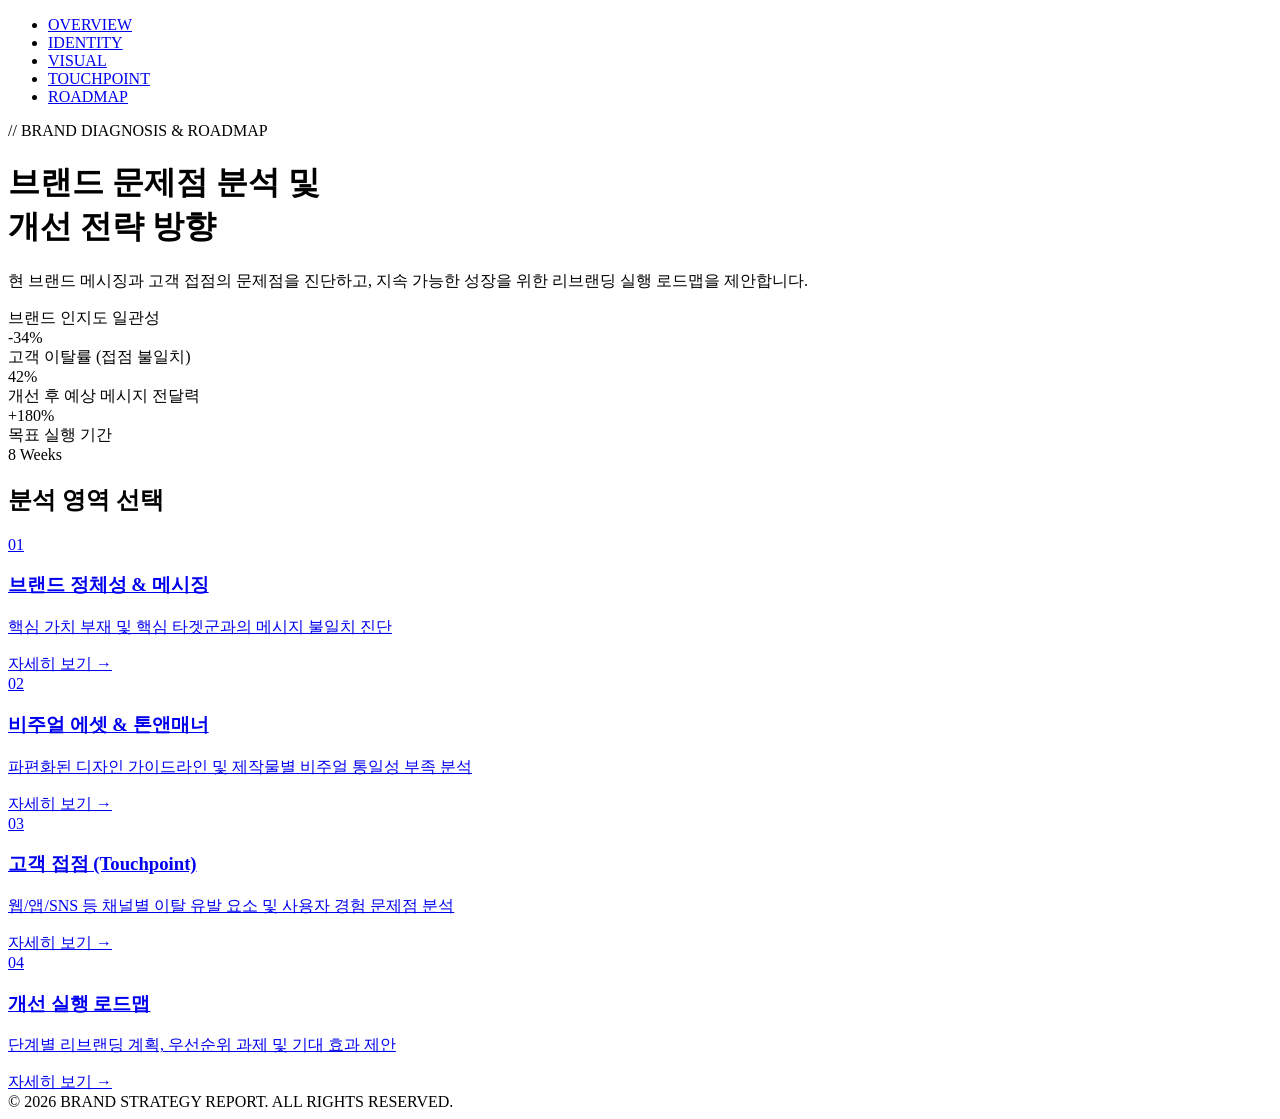
==== index.html @ 31e5a73d "Add files via upload" ====
<!DOCTYPE html>
<html lang="ko">
<head>
    <meta charset="UTF-8">
    <meta name="viewport" content="width=device-width, initial-scale=1.0">
    <title>BRAND STRATEGY & ANALYSIS</title>
    <link rel="stylesheet" href="css/style.css">
</head>
<body>

    <nav>
        <ul class="nav-container">
            <li><a href="index.html" class="active">OVERVIEW</a></li>
            <li><a href="pages/brand-identity.html">IDENTITY</a></li>
            <li><a href="pages/visual-design.html">VISUAL</a></li>
            <li><a href="pages/customer-touchpoint.html">TOUCHPOINT</a></li>
            <li><a href="pages/action-plan.html">ROADMAP</a></li>
        </ul>
    </nav>

    <header>
        <div class="header-tag">// BRAND DIAGNOSIS & ROADMAP</div>
        <h1>브랜드 문제점 분석 및<br>개선 전략 방향</h1>
        <p>현 브랜드 메시징과 고객 접점의 문제점을 진단하고, 지속 가능한 성장을 위한 리브랜딩 실행 로드맵을 제안합니다.</p>
    </header>

    <main>
        <div class="metrics-grid">
            <div class="metric-card">
                <div class="metric-label">브랜드 인지도 일관성</div>
                <div class="metric-value negative">-34%</div>
            </div>
            <div class="metric-card">
                <div class="metric-label">고객 이탈률 (접점 불일치)</div>
                <div class="metric-value negative">42%</div>
            </div>
            <div class="metric-card">
                <div class="metric-label">개선 후 예상 메시지 전달력</div>
                <div class="metric-value">+180%</div>
            </div>
            <div class="metric-card">
                <div class="metric-label">목표 실행 기간</div>
                <div class="metric-value" style="color: var(--text-primary);">8 Weeks</div>
            </div>
        </div>

        <h2 class="section-title">분석 영역 선택</h2>
        <div class="category-grid">
            
            <a href="pages/brand-identity.html" class="category-card">
                <div>
                    <div class="card-num">01</div>
                    <h3>브랜드 정체성 & 메시징</h3>
                    <p>핵심 가치 부재 및 핵심 타겟군과의 메시지 불일치 진단</p>
                </div>
                <div class="card-link">자세히 보기 &rarr;</div>
            </a>

            <a href="pages/visual-design.html" class="category-card">
                <div>
                    <div class="card-num">02</div>
                    <h3>비주얼 에셋 & 톤앤매너</h3>
                    <p>파편화된 디자인 가이드라인 및 제작물별 비주얼 통일성 부족 분석</p>
                </div>
                <div class="card-link">자세히 보기 &rarr;</div>
            </a>

            <a href="pages/customer-touchpoint.html" class="category-card">
                <div>
                    <div class="card-num">03</div>
                    <h3>고객 접점 (Touchpoint)</h3>
                    <p>웹/앱/SNS 등 채널별 이탈 유발 요소 및 사용자 경험 문제점 분석</p>
                </div>
                <div class="card-link">자세히 보기 &rarr;</div>
            </a>

            <a href="pages/action-plan.html" class="category-card">
                <div>
                    <div class="card-num">04</div>
                    <h3>개선 실행 로드맵</h3>
                    <p>단계별 리브랜딩 계획, 우선순위 과제 및 기대 효과 제안</p>
                </div>
                <div class="card-link">자세히 보기 &rarr;</div>
            </a>

        </div>
    </main>

    <footer>
        &copy; 2026 BRAND STRATEGY REPORT. ALL RIGHTS RESERVED.
    </footer>

</body>
</html>
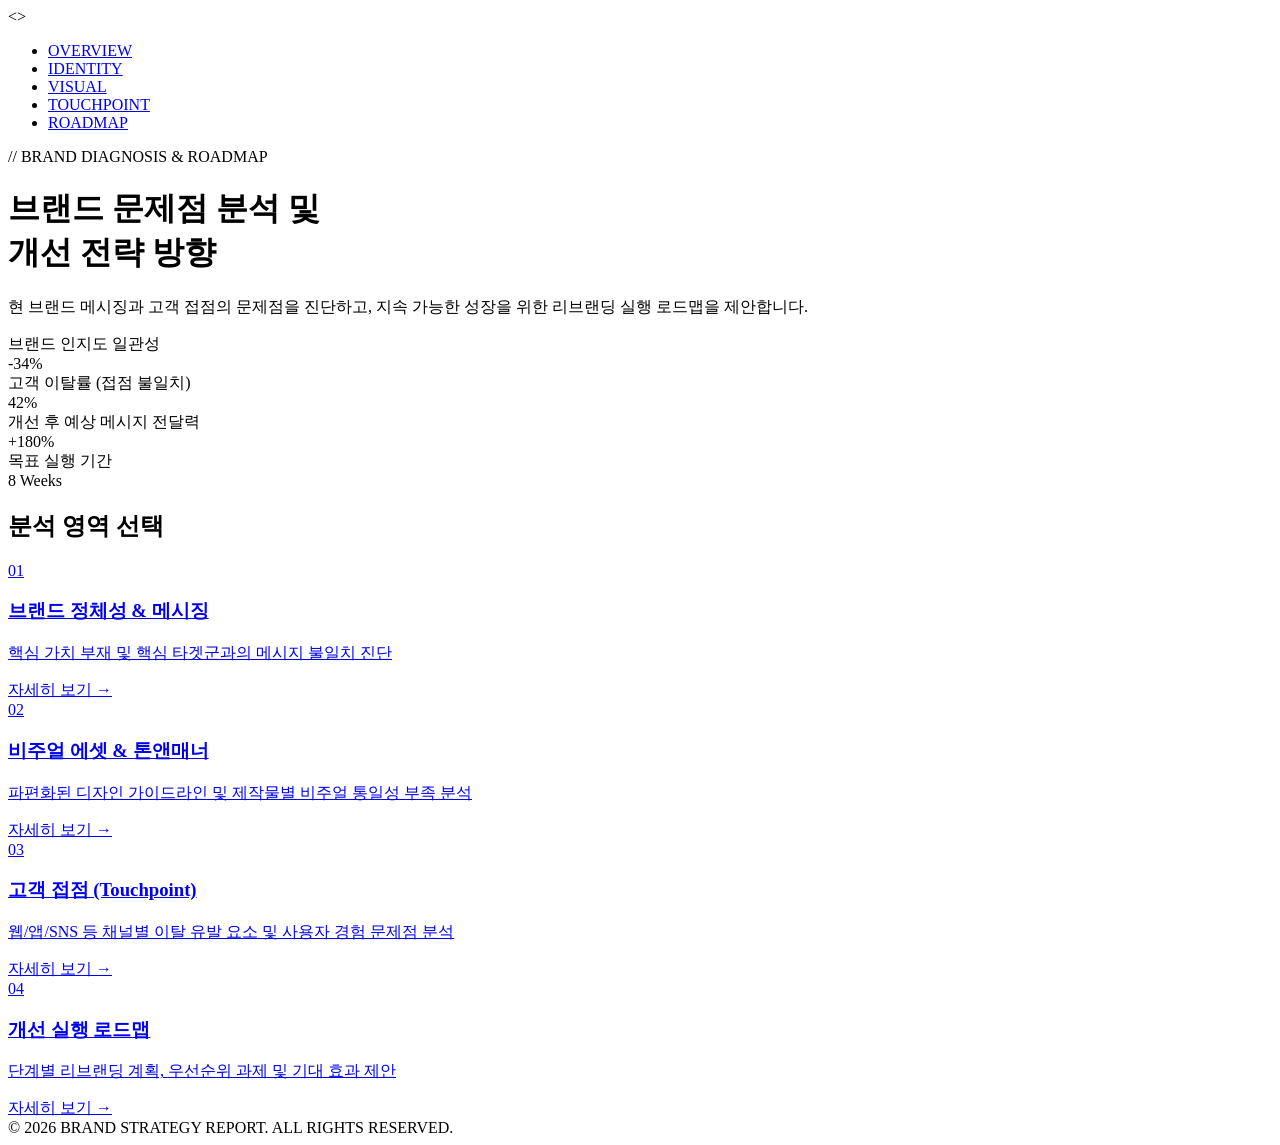
==== commit e82ac09e: "Fix stylesheet link syntax in index.html" ====
--- a/index.html
+++ b/index.html
@@ -4,7 +4,7 @@
     <meta charset="UTF-8">
     <meta name="viewport" content="width=device-width, initial-scale=1.0">
     <title>BRAND STRATEGY & ANALYSIS</title>
-    <link rel="stylesheet" href="css/style.css">
+    <<link rel="stylesheet" href="css:style.css">>
 </head>
 <body>
 
@@ -91,4 +91,4 @@
     </footer>
 
 </body>
-</html>+</html>
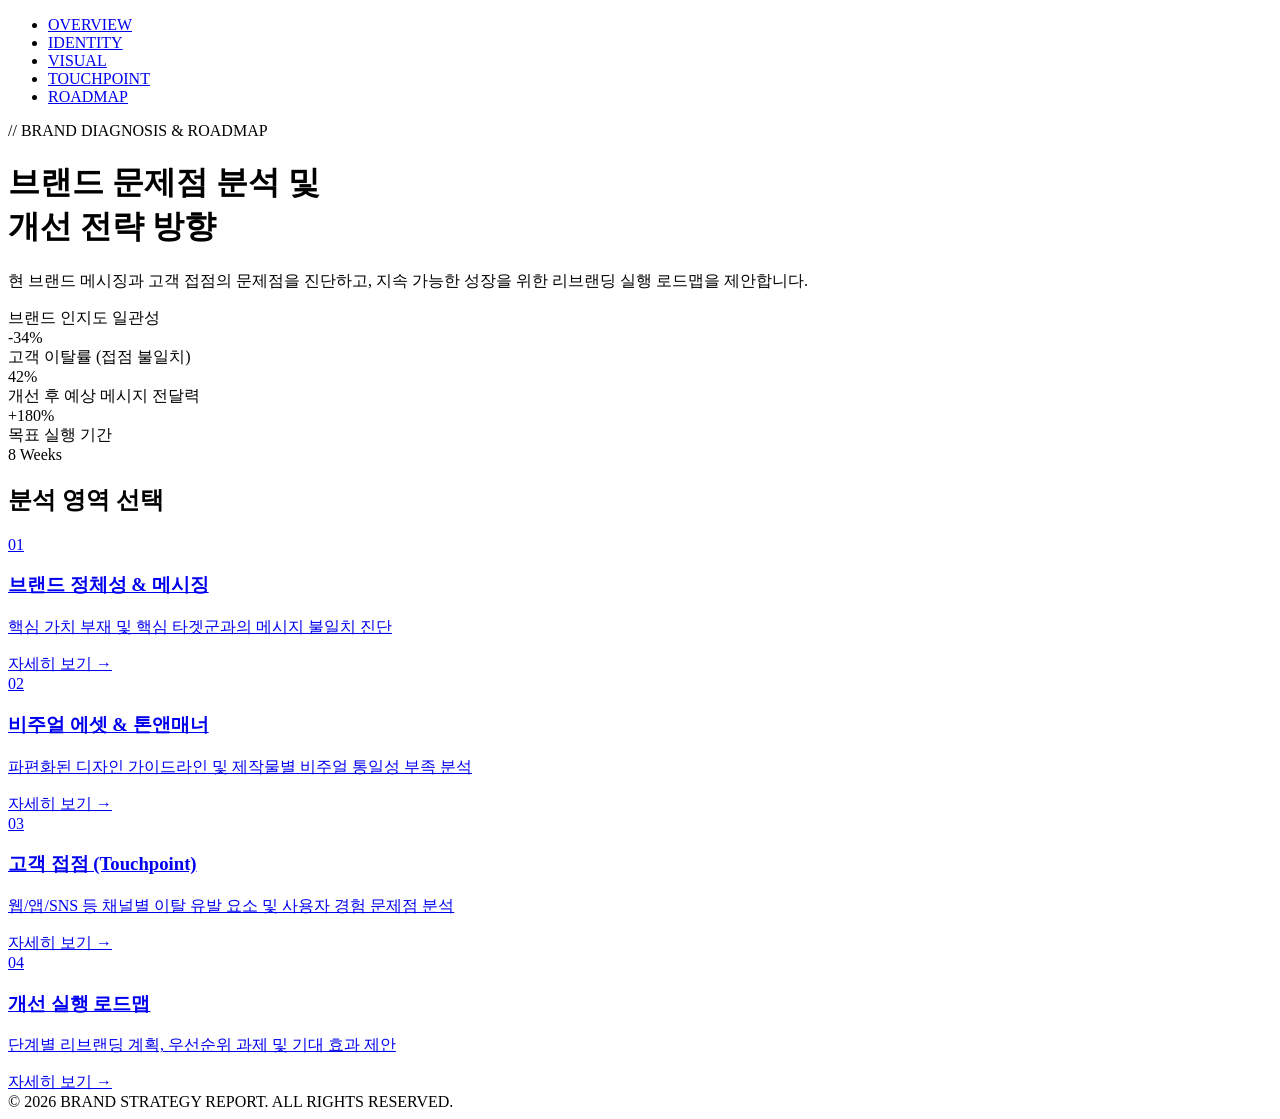
==== commit c18c838d: "Update index.html" ====
--- a/index.html
+++ b/index.html
@@ -4,7 +4,7 @@
     <meta charset="UTF-8">
     <meta name="viewport" content="width=device-width, initial-scale=1.0">
     <title>BRAND STRATEGY & ANALYSIS</title>
-    <<link rel="stylesheet" href="css:style.css">>
+    <link rel="stylesheet" href="css:style.css">
 </head>
 <body>
 
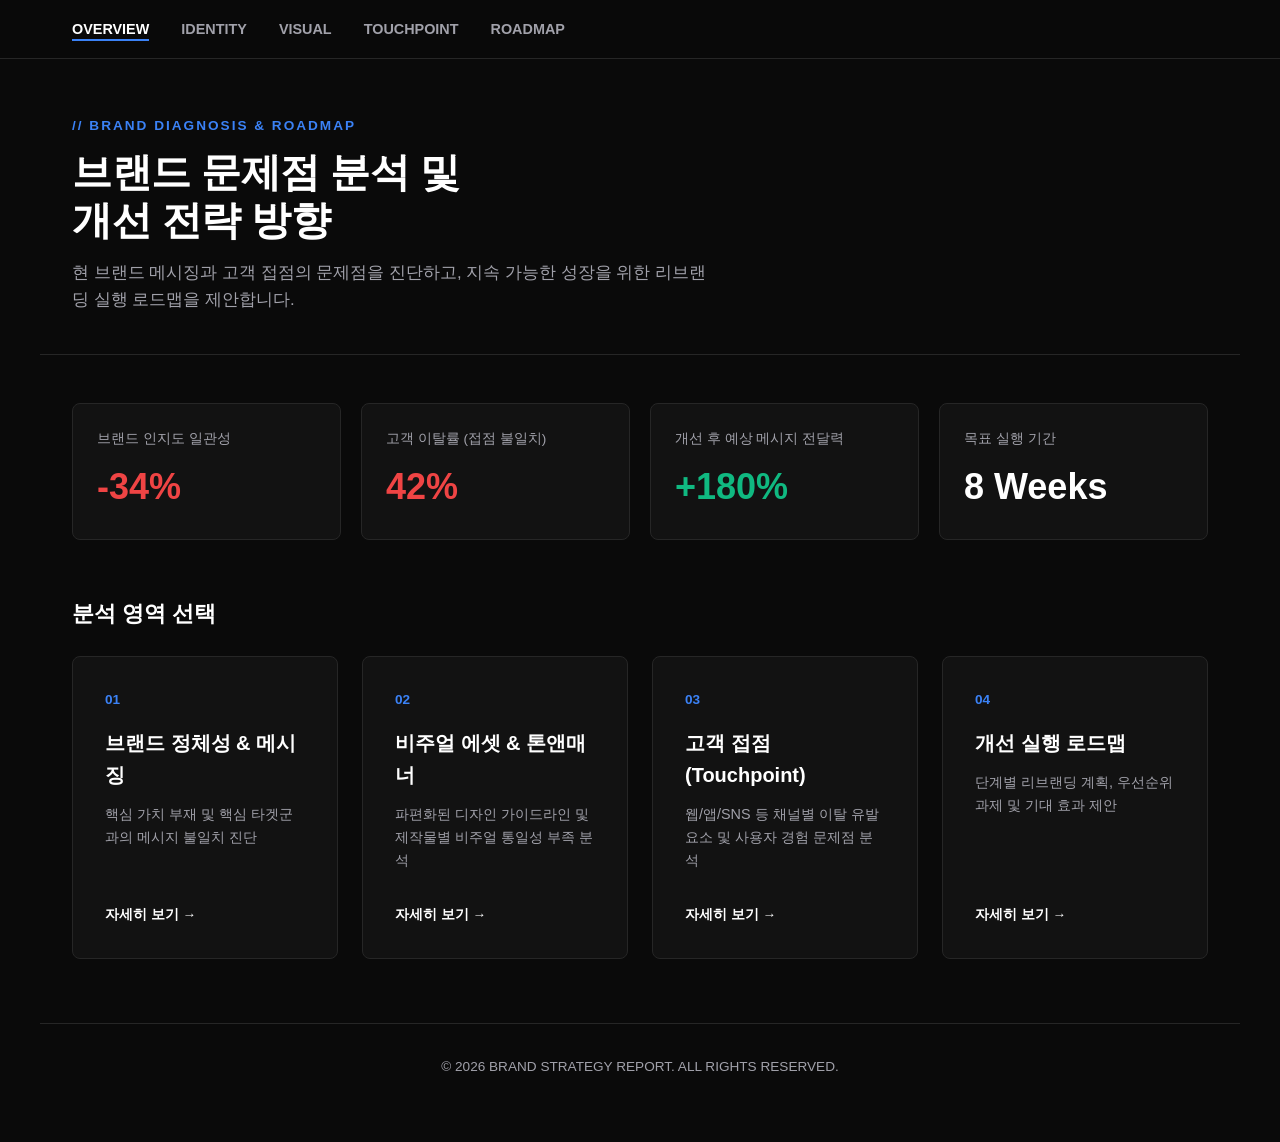
==== commit 0000868f: "Add files via upload" ====
--- a/index.html
+++ b/index.html
@@ -4,91 +4,370 @@
     <meta charset="UTF-8">
     <meta name="viewport" content="width=device-width, initial-scale=1.0">
     <title>BRAND STRATEGY & ANALYSIS</title>
-    <link rel="stylesheet" href="css:style.css">
+    <style>
+        /* 글로벌 다크 스타일 (Black Eight 톤앤매너) */
+        :root {
+            --bg-dark: #0a0a0a;
+            --card-bg: #121212;
+            --border-color: #262626;
+            --border-hover: #525252;
+            --text-primary: #ffffff;
+            --text-secondary: #a1a1aa;
+            --accent-blue: #3b82f6;
+            --accent-green: #10b981;
+            --accent-red: #ef4444;
+        }
+
+        * { box-sizing: border-box; margin: 0; padding: 0; font-family: -apple-system, BlinkMacSystemFont, "Segoe UI", Roboto, sans-serif; }
+        body { background-color: var(--bg-dark); color: var(--text-primary); line-height: 1.6; }
+
+        /* Navigation */
+        nav {
+            position: sticky; top: 0;
+            background: rgba(10, 10, 10, 0.85);
+            backdrop-filter: blur(12px);
+            border-bottom: 1px solid var(--border-color);
+            z-index: 100;
+        }
+
+        .nav-container {
+            max-width: 1200px; margin: 0 auto;
+            display: flex; gap: 2rem; padding: 1rem 2rem;
+            list-style: none;
+        }
+
+        .nav-container button {
+            background: none; border: none;
+            color: var(--text-secondary);
+            font-size: 0.9rem; font-weight: 600;
+            cursor: pointer; transition: color 0.2s;
+        }
+
+        .nav-container button:hover, .nav-container button.active {
+            color: var(--text-primary);
+            border-bottom: 2px solid var(--accent-blue);
+            padding-bottom: 2px;
+        }
+
+        /* Header */
+        header {
+            padding: 3.5rem 2rem 2.5rem;
+            max-width: 1200px; margin: 0 auto;
+            border-bottom: 1px solid var(--border-color);
+        }
+
+        .header-tag {
+            color: var(--accent-blue);
+            font-size: 0.85rem; font-weight: 700;
+            letter-spacing: 2px; text-transform: uppercase;
+            margin-bottom: 0.75rem;
+        }
+
+        header h1 {
+            font-size: 2.5rem; font-weight: 800;
+            letter-spacing: -0.5px; margin-bottom: 1rem; line-height: 1.2;
+        }
+
+        header p { color: var(--text-secondary); font-size: 1.05rem; max-width: 650px; }
+
+        /* 화면 전환 처리 */
+        .page-view { display: none; }
+        .page-view.active { display: block; }
+
+        /* Main Content */
+        main { max-width: 1200px; margin: 3rem auto; padding: 0 2rem; }
+
+        /* Metrics Grid */
+        .metrics-grid {
+            display: grid; grid-template-columns: repeat(auto-fit, minmax(220px, 1fr));
+            gap: 1.25rem; margin-bottom: 3.5rem;
+        }
+
+        .metric-card {
+            background-color: var(--card-bg);
+            border: 1px solid var(--border-color);
+            padding: 1.5rem; border-radius: 8px;
+        }
+
+        .metric-label { color: var(--text-secondary); font-size: 0.85rem; margin-bottom: 0.5rem; }
+        .metric-value { font-size: 2.25rem; font-weight: 800; color: var(--accent-green); }
+        .metric-value.negative { color: var(--accent-red); }
+
+        /* Category Grid */
+        .section-title { font-size: 1.4rem; font-weight: 700; margin-bottom: 1.5rem; }
+        .category-grid {
+            display: grid; grid-template-columns: repeat(auto-fit, minmax(260px, 1fr)); gap: 1.5rem;
+        }
+
+        .category-card {
+            background-color: var(--card-bg);
+            border: 1px solid var(--border-color);
+            border-radius: 8px; padding: 2rem;
+            cursor: pointer; display: flex; flex-direction: column;
+            justify-content: space-between; transition: border-color 0.2s, transform 0.2s;
+        }
+
+        .category-card:hover { border-color: var(--border-hover); transform: translateY(-3px); }
+        .card-num { font-size: 0.85rem; font-weight: 700; color: var(--accent-blue); margin-bottom: 1rem; }
+        .category-card h3 { font-size: 1.25rem; margin-bottom: 0.75rem; }
+        .category-card p { color: var(--text-secondary); font-size: 0.9rem; margin-bottom: 2rem; }
+        .card-link { font-size: 0.85rem; font-weight: 600; color: var(--text-primary); }
+
+        /* Detail Boxes */
+        .section-box {
+            background-color: var(--card-bg);
+            border: 1px solid var(--border-color);
+            padding: 2rem; border-radius: 8px; margin-bottom: 2rem;
+        }
+
+        .comparison-grid {
+            display: grid; grid-template-columns: repeat(auto-fit, minmax(300px, 1fr));
+            gap: 1.5rem; margin-top: 1.5rem;
+        }
+
+        .box-problem {
+            background: rgba(239, 68, 68, 0.05); border: 1px solid rgba(239, 68, 68, 0.2);
+            border-left: 4px solid var(--accent-red); padding: 1.5rem; border-radius: 6px;
+        }
+
+        .box-solution {
+            background: rgba(16, 185, 129, 0.05); border: 1px solid rgba(16, 185, 129, 0.2);
+            border-left: 4px solid var(--accent-green); padding: 1.5rem; border-radius: 6px;
+        }
+
+        .box-title { font-weight: 700; font-size: 1rem; margin-bottom: 0.75rem; }
+        .box-problem .box-title { color: var(--accent-red); }
+        .box-solution .box-title { color: var(--accent-green); }
+
+        ul.detail-list { padding-left: 1.2rem; color: var(--text-secondary); font-size: 0.95rem; }
+        ul.detail-list li { margin-bottom: 0.5rem; }
+
+        .back-btn {
+            background: none; border: none; color: var(--text-secondary);
+            font-size: 0.85rem; cursor: pointer; margin-bottom: 1rem;
+        }
+        .back-btn:hover { color: var(--text-primary); }
+
+        footer {
+            max-width: 1200px; margin: 4rem auto 2rem; padding: 2rem;
+            border-top: 1px solid var(--border-color); color: var(--text-secondary);
+            font-size: 0.85rem; text-align: center;
+        }
+    </style>
 </head>
 <body>
 
+    <!-- 상단 네비게이션 -->
     <nav>
         <ul class="nav-container">
-            <li><a href="index.html" class="active">OVERVIEW</a></li>
-            <li><a href="pages/brand-identity.html">IDENTITY</a></li>
-            <li><a href="pages/visual-design.html">VISUAL</a></li>
-            <li><a href="pages/customer-touchpoint.html">TOUCHPOINT</a></li>
-            <li><a href="pages/action-plan.html">ROADMAP</a></li>
+            <li><button class="nav-btn active" onclick="showPage('overview')">OVERVIEW</button></li>
+            <li><button class="nav-btn" onclick="showPage('identity')">IDENTITY</button></li>
+            <li><button class="nav-btn" onclick="showPage('visual')">VISUAL</button></li>
+            <li><button class="nav-btn" onclick="showPage('touchpoint')">TOUCHPOINT</button></li>
+            <li><button class="nav-btn" onclick="showPage('roadmap')">ROADMAP</button></li>
         </ul>
     </nav>
 
-    <header>
-        <div class="header-tag">// BRAND DIAGNOSIS & ROADMAP</div>
-        <h1>브랜드 문제점 분석 및<br>개선 전략 방향</h1>
-        <p>현 브랜드 메시징과 고객 접점의 문제점을 진단하고, 지속 가능한 성장을 위한 리브랜딩 실행 로드맵을 제안합니다.</p>
-    </header>
-
-    <main>
-        <div class="metrics-grid">
-            <div class="metric-card">
-                <div class="metric-label">브랜드 인지도 일관성</div>
-                <div class="metric-value negative">-34%</div>
+    <!-- 0. 메인 OVERVIEW 페이지 -->
+    <div id="overview" class="page-view active">
+        <header>
+            <div class="header-tag">// BRAND DIAGNOSIS & ROADMAP</div>
+            <h1>브랜드 문제점 분석 및<br>개선 전략 방향</h1>
+            <p>현 브랜드 메시징과 고객 접점의 문제점을 진단하고, 지속 가능한 성장을 위한 리브랜딩 실행 로드맵을 제안합니다.</p>
+        </header>
+
+        <main>
+            <div class="metrics-grid">
+                <div class="metric-card"><div class="metric-label">브랜드 인지도 일관성</div><div class="metric-value negative">-34%</div></div>
+                <div class="metric-card"><div class="metric-label">고객 이탈률 (접점 불일치)</div><div class="metric-value negative">42%</div></div>
+                <div class="metric-card"><div class="metric-label">개선 후 예상 메시지 전달력</div><div class="metric-value">+180%</div></div>
+                <div class="metric-card"><div class="metric-label">목표 실행 기간</div><div class="metric-value" style="color: var(--text-primary);">8 Weeks</div></div>
             </div>
-            <div class="metric-card">
-                <div class="metric-label">고객 이탈률 (접점 불일치)</div>
-                <div class="metric-value negative">42%</div>
+
+            <h2 class="section-title">분석 영역 선택</h2>
+            <div class="category-grid">
+                <div class="category-card" onclick="showPage('identity')">
+                    <div><div class="card-num">01</div><h3>브랜드 정체성 & 메시징</h3><p>핵심 가치 부재 및 핵심 타겟군과의 메시지 불일치 진단</p></div>
+                    <div class="card-link">자세히 보기 &rarr;</div>
+                </div>
+
+                <div class="category-card" onclick="showPage('visual')">
+                    <div><div class="card-num">02</div><h3>비주얼 에셋 & 톤앤매너</h3><p>파편화된 디자인 가이드라인 및 제작물별 비주얼 통일성 부족 분석</p></div>
+                    <div class="card-link">자세히 보기 &rarr;</div>
+                </div>
+
+                <div class="category-card" onclick="showPage('touchpoint')">
+                    <div><div class="card-num">03</div><h3>고객 접점 (Touchpoint)</h3><p>웹/앱/SNS 등 채널별 이탈 유발 요소 및 사용자 경험 문제점 분석</p></div>
+                    <div class="card-link">자세히 보기 &rarr;</div>
+                </div>
+
+                <div class="category-card" onclick="showPage('roadmap')">
+                    <div><div class="card-num">04</div><h3>개선 실행 로드맵</h3><p>단계별 리브랜딩 계획, 우선순위 과제 및 기대 효과 제안</p></div>
+                    <div class="card-link">자세히 보기 &rarr;</div>
+                </div>
             </div>
-            <div class="metric-card">
-                <div class="metric-label">개선 후 예상 메시지 전달력</div>
-                <div class="metric-value">+180%</div>
-            </div>
-            <div class="metric-card">
-                <div class="metric-label">목표 실행 기간</div>
-                <div class="metric-value" style="color: var(--text-primary);">8 Weeks</div>
-            </div>
-        </div>
-
-        <h2 class="section-title">분석 영역 선택</h2>
-        <div class="category-grid">
-            
-            <a href="pages/brand-identity.html" class="category-card">
-                <div>
-                    <div class="card-num">01</div>
-                    <h3>브랜드 정체성 & 메시징</h3>
-                    <p>핵심 가치 부재 및 핵심 타겟군과의 메시지 불일치 진단</p>
-                </div>
-                <div class="card-link">자세히 보기 &rarr;</div>
-            </a>
-
-            <a href="pages/visual-design.html" class="category-card">
-                <div>
-                    <div class="card-num">02</div>
-                    <h3>비주얼 에셋 & 톤앤매너</h3>
-                    <p>파편화된 디자인 가이드라인 및 제작물별 비주얼 통일성 부족 분석</p>
-                </div>
-                <div class="card-link">자세히 보기 &rarr;</div>
-            </a>
-
-            <a href="pages/customer-touchpoint.html" class="category-card">
-                <div>
-                    <div class="card-num">03</div>
-                    <h3>고객 접점 (Touchpoint)</h3>
-                    <p>웹/앱/SNS 등 채널별 이탈 유발 요소 및 사용자 경험 문제점 분석</p>
-                </div>
-                <div class="card-link">자세히 보기 &rarr;</div>
-            </a>
-
-            <a href="pages/action-plan.html" class="category-card">
-                <div>
-                    <div class="card-num">04</div>
-                    <h3>개선 실행 로드맵</h3>
-                    <p>단계별 리브랜딩 계획, 우선순위 과제 및 기대 효과 제안</p>
-                </div>
-                <div class="card-link">자세히 보기 &rarr;</div>
-            </a>
-
-        </div>
-    </main>
+        </main>
+    </div>
+
+    <!-- 1. IDENTITY 상세 페이지 -->
+    <div id="identity" class="page-view">
+        <header>
+            <button class="back-btn" onclick="showPage('overview')">&larr; OVERVIEW 로 돌아가기</button>
+            <div class="header-tag">// 01. BRAND IDENTITY & MESSAGING</div>
+            <h1>브랜드 정체성 & 메시징 분석</h1>
+            <p>현재 브랜드 슬로건과 실제 서비스 기능 간의 괴리로 인해 타겟 고객층에게 일관된 브랜드 핵심 가치를 전달하지 못하는 문제를 진단합니다.</p>
+        </header>
+        <main>
+            <section class="section-box">
+                <h2 class="section-title">현황 진단 및 개선안 비교 (AS-IS vs TO-BE)</h2>
+                <div class="comparison-grid">
+                    <div class="box-problem">
+                        <div class="box-title">⚠️ 주요 문제점 (AS-IS)</div>
+                        <ul class="detail-list">
+                            <li>브랜드 슬로건이 지나치게 추상적이어서 직관적인 이해 부족</li>
+                            <li>타겟 고객 설정과 실제 메시지 톤앤매너의 불일치</li>
+                            <li>내부 임직원 간 브랜드 핵심 가치 정의 상이</li>
+                        </ul>
+                    </div>
+                    <div class="box-solution">
+                        <div class="box-title">💡 개선 방향 (TO-BE)</div>
+                        <ul class="detail-list">
+                            <li>핵심 가치를 직관적으로 표현하는 한 줄 슬로건 재정의</li>
+                            <li>타겟 페르소나 재설정 및 메시징 톤앤매너 표준화 가이드라인 제작</li>
+                            <li>내부 브랜드 내재화(Internal Branding) 세션 진행</li>
+                        </ul>
+                    </div>
+                </div>
+            </section>
+        </main>
+    </div>
+
+    <!-- 2. VISUAL 상세 페이지 -->
+    <div id="visual" class="page-view">
+        <header>
+            <button class="back-btn" onclick="showPage('overview')">&larr; OVERVIEW 로 돌아가기</button>
+            <div class="header-tag">// 02. VISUAL ASSETS & TONEManner</div>
+            <h1>비주얼 에셋 & 톤앤매너 분석</h1>
+            <p>채널별로 파편화된 디자인 시스템과 일관성 없는 로고/컬러 활용으로 브랜드 신뢰도가 저하되는 문제를 진단합니다.</p>
+        </header>
+        <main>
+            <section class="section-box">
+                <h2 class="section-title">현황 진단 및 개선안 비교 (AS-IS vs TO-BE)</h2>
+                <div class="comparison-grid">
+                    <div class="box-problem">
+                        <div class="box-title">⚠️ 주요 문제점 (AS-IS)</div>
+                        <ul class="detail-list">
+                            <li>채널별(웹, SNS, IR) 로고 및 키 컬러 활용의 불일치</li>
+                            <li>통일된 디자인 시스템 부재로 제작물 생산성 감소</li>
+                            <li>브랜드 그래픽 모티브 부족으로 시각적 차별성 결여</li>
+                        </ul>
+                    </div>
+                    <div class="box-solution">
+                        <div class="box-title">💡 개선 방향 (TO-BE)</div>
+                        <ul class="detail-list">
+                            <li>통합 BX/UI 가이드라인 구축 (Color Palette, Typography, Logo system)</li>
+                            <li>재사용 가능한 컴포넌트 및 마케팅 템플릿 라이브러리 제작</li>
+                            <li>브랜드 고유 그래픽 모티브 개발 및 전 채널 확산</li>
+                        </ul>
+                    </div>
+                </div>
+            </section>
+        </main>
+    </div>
+
+    <!-- 3. TOUCHPOINT 상세 페이지 -->
+    <div id="touchpoint" class="page-view">
+        <header>
+            <button class="back-btn" onclick="showPage('overview')">&larr; OVERVIEW 로 돌아가기</button>
+            <div class="header-tag">// 03. CUSTOMER TOUCHPOINT ANALYSIS</div>
+            <h1>고객 접점 (Touchpoint) 분석</h1>
+            <p>고객 여정(Customer Journey) 상의 주요 접점에서 발생하는 메시지 단절 및 이탈 요인을 진단합니다.</p>
+        </header>
+        <main>
+            <section class="section-box">
+                <h2 class="section-title">현황 진단 및 개선안 비교 (AS-IS vs TO-BE)</h2>
+                <div class="comparison-grid">
+                    <div class="box-problem">
+                        <div class="box-title">⚠️ 주요 문제점 (AS-IS)</div>
+                        <ul class="detail-list">
+                            <li>광고 카피와 웹사이트 랜딩페이지 상의 유저 메시지 맥락 단절</li>
+                            <li>모바일 웹 UX/UI 가독성 저하로 인한 이탈률 심화</li>
+                            <li>구매/전환 후 고객 대상 CRM 메시지 관리 미흡</li>
+                        </ul>
+                    </div>
+                    <div class="box-solution">
+                        <div class="box-title">💡 개선 방향 (TO-BE)</div>
+                        <ul class="detail-list">
+                            <li>광고 - 랜딩 - 전환까지 유기적인 메시지 퍼널 연결</li>
+                            <li>핵심 랜딩페이지 반응형 UX/UI 개편 및 사용성 향상</li>
+                            <li>고객 여정 단계별 맞춤형 CRM 토크 및 메시지 시나리오 구축</li>
+                        </ul>
+                    </div>
+                </div>
+            </section>
+        </main>
+    </div>
+
+    <!-- 4. ROADMAP 상세 페이지 -->
+    <div id="roadmap" class="page-view">
+        <header>
+            <button class="back-btn" onclick="showPage('overview')">&larr; OVERVIEW 로 돌아가기</button>
+            <div class="header-tag">// 04. ACTION PLAN & ROADMAP</div>
+            <h1>개선 실행 로드맵 및 기대 효과</h1>
+            <p>우선순위에 따른 단계별 리브랜딩 실행 계획과 이를 통한 예상 기대 성과를 제시합니다.</p>
+        </header>
+        <main>
+            <section class="section-box">
+                <h2 class="section-title">현황 진단 및 개선안 비교 (AS-IS vs TO-BE)</h2>
+                <div class="comparison-grid">
+                    <div class="box-problem">
+                        <div class="box-title">⚠️ 주요 문제점 (AS-IS)</div>
+                        <ul class="detail-list">
+                            <li>모든 과제를 동시에 진행하여 자원 분산 및 완료 지연 위험</li>
+                            <li>단기적 성과와 장기적 브랜딩 간의 균형 부재</li>
+                            <li>개선 후 성과 측정 지표(KPI) 부재</li>
+                        </ul>
+                    </div>
+                    <div class="box-solution">
+                        <div class="box-title">💡 개선 방향 (TO-BE)</div>
+                        <ul class="detail-list">
+                            <li>8주 차 단계별 execution 로드맵 수립 (Phase 1 -> Phase 2 -> Phase 3)</li>
+                            <li>빠른 임팩트를 내는 Quick-win 과제 우선 실행</li>
+                            <li>브랜드 인지도, 메시지 전달률, 전환율 기반의 정량 KPI 설정 및 F/U</li>
+                        </ul>
+                    </div>
+                </div>
+            </section>
+        </main>
+    </div>
 
     <footer>
         &copy; 2026 BRAND STRATEGY REPORT. ALL RIGHTS RESERVED.
     </footer>
 
+    <!-- 페이지 전환 JS 스크립트 -->
+    <script>
+        function showPage(pageId) {
+            // 모든 페이지 숨기기
+            const pages = document.querySelectorAll('.page-view');
+            pages.forEach(p => p.classList.remove('active'));
+
+            // 선택한 페이지 보여주기
+            const targetPage = document.getElementById(pageId);
+            if (targetPage) targetPage.classList.add('active');
+
+            // 네비게이션 버튼 활성화 상태 전환
+            const buttons = document.querySelectorAll('.nav-btn');
+            buttons.forEach(btn => btn.classList.remove('active'));
+
+            const navIndex = { 'overview': 0, 'identity': 1, 'visual': 2, 'touchpoint': 3, 'roadmap': 4 };
+            if (buttons[navIndex[pageId]]) {
+                buttons[navIndex[pageId]].classList.add('active');
+            }
+
+            // 스크롤 상단 이동
+            window.scrollTo(0, 0);
+        }
+    </script>
 </body>
-</html>
+</html>
